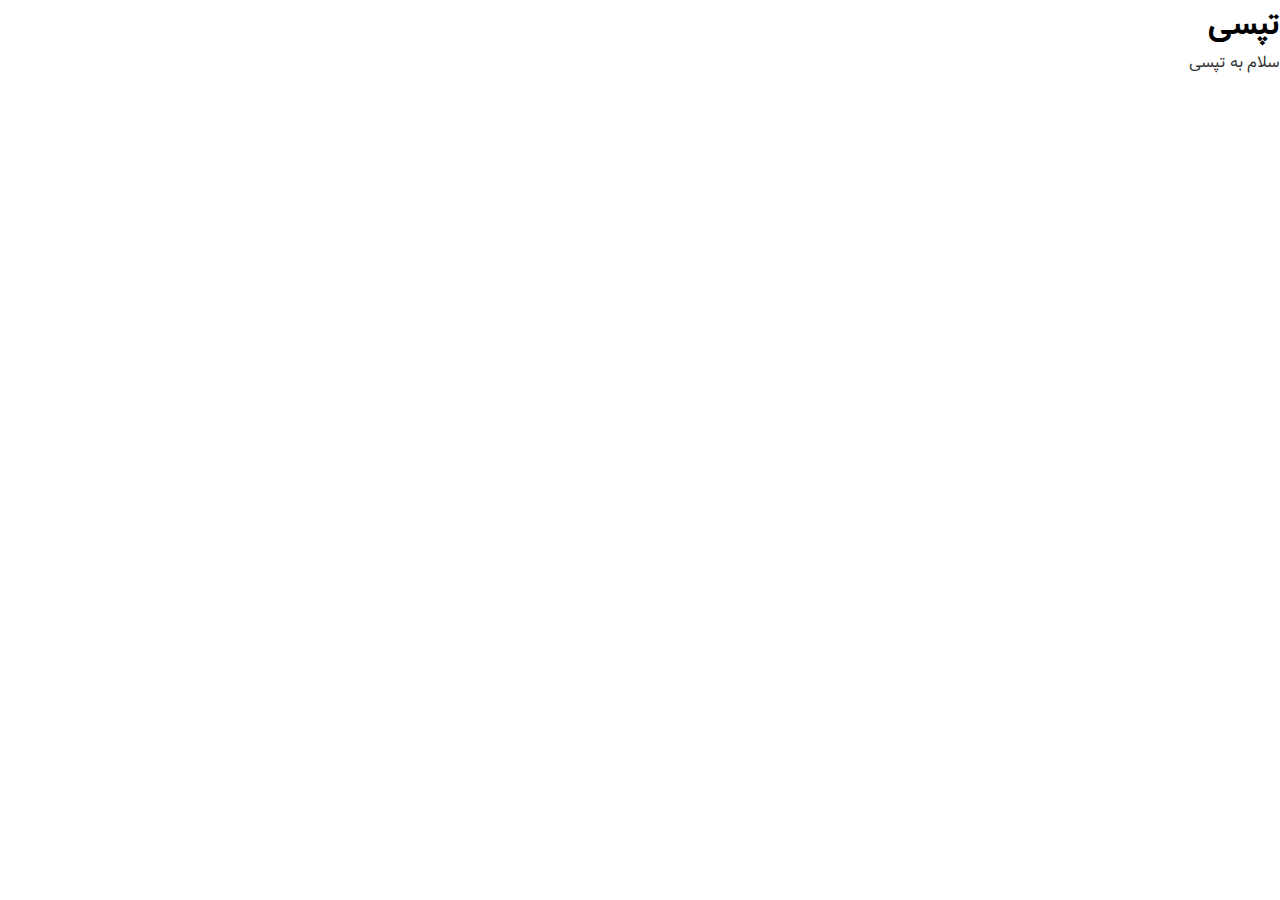
==== index.html @ d35b02c4 "asigning color variable to element e59"" ====
<!DOCTYPE html>
<html lang="en">
  <head>
    <meta charset="UTF-8" />
    <meta http-equiv="X-UA-Compatible" content="IE=edge" />
    <meta name="viewport" content="width=device-width, initial-scale=1.0" />
    <title>تپسی کلون</title>
    <link rel="icon" href="./assets/images/logo.svg" />
    <link rel="stylesheet" href="css/fonts.css">
    <link rel="stylesheet" href="css/style.css" />
  </head>
  <body dir="rtl">
    <div class="div">
      <h1>تپسی</h1>
      <p>سلام به تپسی</p>
    </div>
  </body>
</html>
---- css/fonts.css ----
@font-face {
  font-family: vazir;
  font-weight: 400;
  font-style: normal;
  src: url(../assets/fonts/Vazir.woff) format("woff");
}

@font-face {
  font-family: vazir;
  font-style: normal;
  font-weight: bold;
  src: url(../assets/fonts/Vazir-Bold.woff) format("woff");
}

body {
  font-family: vazir;
}
---- css/style.css ----
/* css reset */
*,
*::after,
*::before {
  box-sizing: border-box;
  margin: 0;
  padding: 0;
  list-style: none;
  text-decoration: none;
}
/* css reset */

/* root variable */
:root {
  --color-primary: #ff5722;
  --color-secodary-light: #fff6f2;
  --color-secodary-dark: #ffa589;
  --color-navbar: #f8f8f8;
  --color-heading: #000;
  --color-white: #fff;
  --color-body: #333;
}
/* root variable */

/* asinging color */

body {
  color: var(--color-body);
}

h1,
h2,
h3 {
  color: var(--color-heading);
}

/* asinging color */
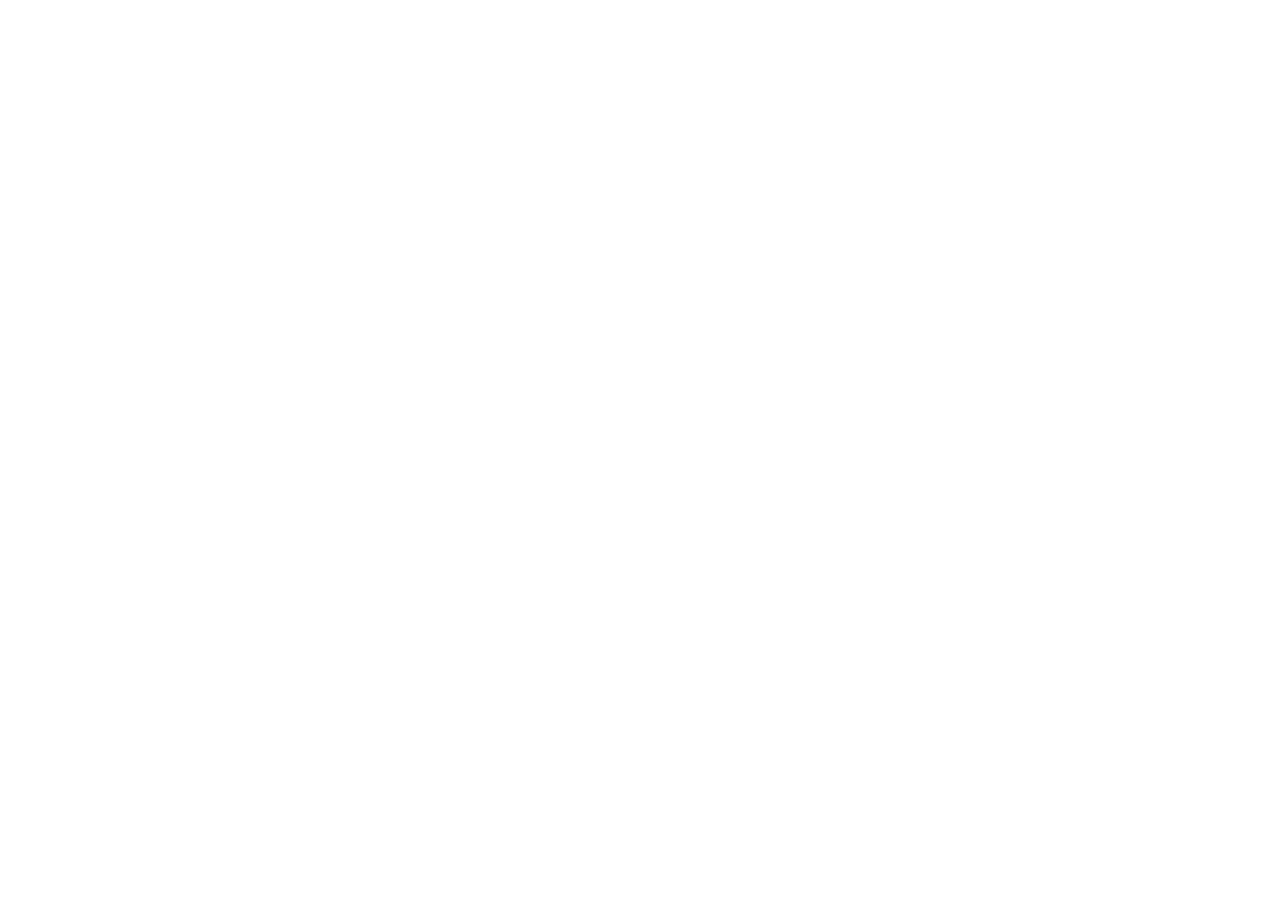
==== commit 4dc47742: "create button component e61" ====
--- a/index.html
+++ b/index.html
@@ -6,13 +6,10 @@
     <meta name="viewport" content="width=device-width, initial-scale=1.0" />
     <title>تپسی کلون</title>
     <link rel="icon" href="./assets/images/logo.svg" />
-    <link rel="stylesheet" href="css/fonts.css">
+    <link rel="stylesheet" href="css/fonts.css" />
     <link rel="stylesheet" href="css/style.css" />
   </head>
   <body dir="rtl">
-    <div class="div">
-      <h1>تپسی</h1>
-      <p>سلام به تپسی</p>
-    </div>
+
   </body>
 </html>
--- a/css/fonts.css
+++ b/css/fonts.css
@@ -12,6 +12,7 @@
   src: url(../assets/fonts/Vazir-Bold.woff) format("woff");
 }
 
-body {
+body,
+button {
   font-family: vazir;
 }
--- a/css/style.css
+++ b/css/style.css
@@ -26,12 +26,78 @@
 
 body {
   color: var(--color-body);
+  font-size: 1.4rem;
 }
 
 h1,
 h2,
 h3 {
   color: var(--color-heading);
+  font-weight: 700;
 }
 
 /* asinging color */
+
+/* typography */
+html {
+  font-size: 62.5%;
+}
+h1 {
+  font-size: 2.5rem;
+}
+h2 {
+  font-size: 2.2rem;
+}
+
+@media screen and (min-width: 1024px) {
+  body {
+    font-size: 1.8rem;
+  }
+  h1 {
+    font-size: 5rem;
+  }
+  h2 {
+    font-size: 3.5rem;
+  }
+}
+
+/* typography */
+
+/* buttons */
+
+.btn {
+  cursor: pointer;
+  outline: 0;
+  border: 0;
+  padding: 2rem 2.5rem;
+  border-radius: 8px;
+  margin: 1rem 0;
+  text-align: center;
+  white-space: nowrap;
+  font-size: 1.4rem;
+}
+
+.btn--primary {
+  background: var(--color-primary);
+  color: var(--color-white);
+}
+
+.btn--secondary {
+  background: var(--color-secodary-dark);
+  color: var(--color-white);
+}
+
+.btn--block {
+  width: 100%;
+  font-size: 1.6rem;
+}
+
+@media screen and (min-width: 1024px) {
+  .btn {
+    font-size: 1.6rem;
+  }
+  .btn--block {
+    font-size: 2rem;
+  }
+}
+/* buttons */
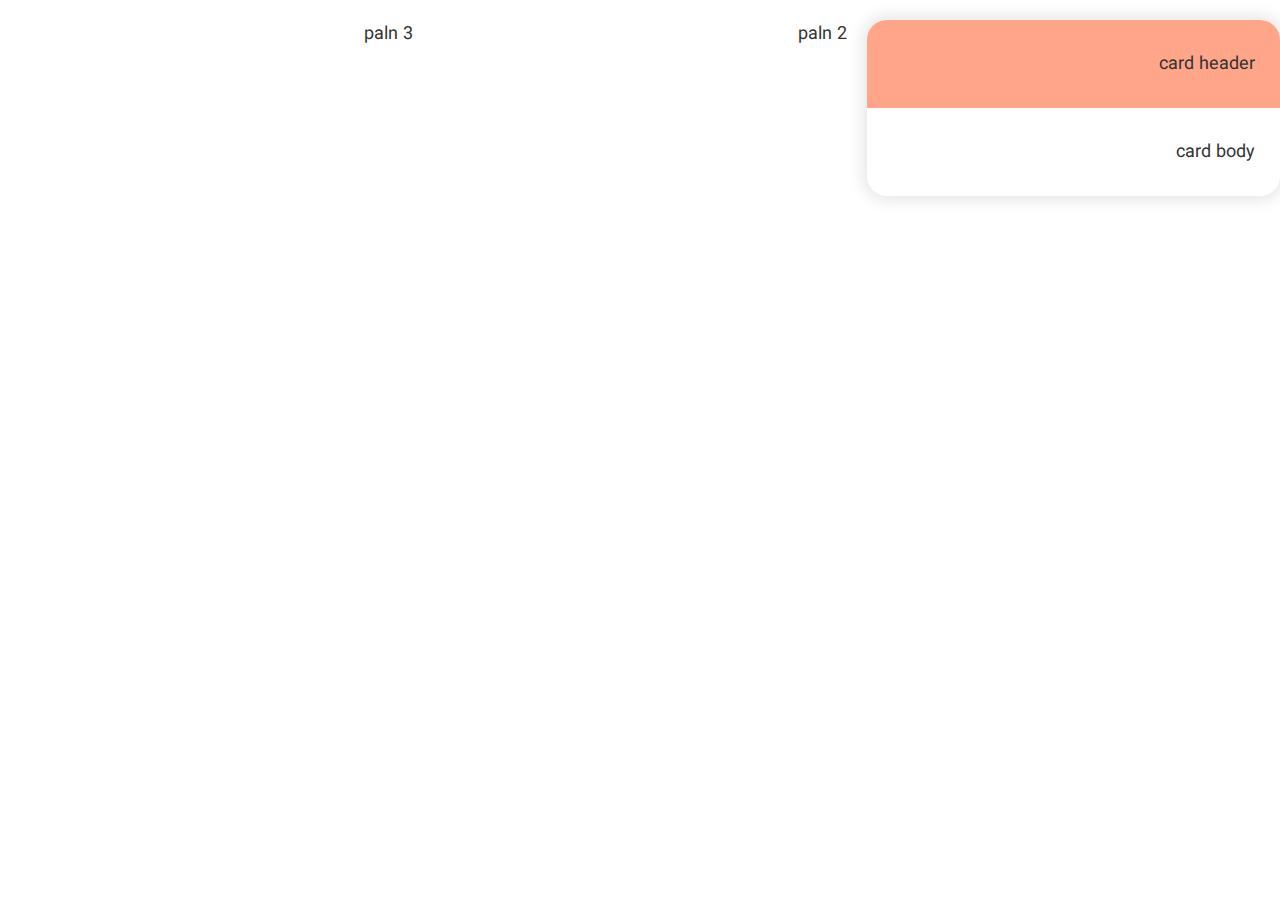
==== commit 3add1ae4: "creating plan section e64" ====
--- a/index.html
+++ b/index.html
@@ -10,6 +10,15 @@
     <link rel="stylesheet" href="css/style.css" />
   </head>
   <body dir="rtl">
-
+    <section class="block-plan">
+      <div class="paln">
+        <div class="card">
+          <header class="card__header">card header</header>
+          <div class="card__body">card body</div>
+        </div>
+      </div>
+      <div class="paln">paln 2</div>
+      <div class="paln">paln 3</div>
+    </section>
   </body>
 </html>
--- a/css/style.css
+++ b/css/style.css
@@ -5,7 +5,7 @@
   box-sizing: border-box;
   margin: 0;
   padding: 0;
-  list-style: none;
+  /* list-style: none; */
   text-decoration: none;
 }
 /* css reset */
@@ -101,3 +101,98 @@
   }
 }
 /* buttons */
+
+/* badge */
+.badge {
+  border: 2px solid var(--color-primary);
+  border-radius: 32px;
+  color: var(--color-primary);
+  background: var(--color-white);
+  font-size: 1.2rem;
+  padding: 0.5rem 1.3rem;
+  margin: 1rem;
+  display: inline-block;
+  text-transform: uppercase;
+}
+.badge--primary {
+  background: var(--color-primary);
+  color: var(--color-white);
+  font-size: 1.2rem;
+}
+
+@media screen and (min-width: 1024px) {
+  .badge,
+  .badge--primary {
+    font-size: 1.4rem;
+  }
+}
+/* badge */
+
+/* list */
+
+.list {
+  list-style: none;
+  font-size: 1.6rem;
+}
+.list--inline .list__item {
+  display: inline-block;
+  margin-left: 2rem;
+}
+
+/* .list--tick .list__item::before {
+  content: " ";
+  width: 35px;
+  height: 35px;
+  background: url(../assets/images/Tick-Square.svg) no-repeat;
+
+  padding: 3rem;
+} */
+.list--tick .list__item {
+  background: url(../assets/images/Tick-Square.svg) no-repeat right center;
+  padding: 3rem;
+  margin-bottom: 1.5rem;
+}
+
+@media screen and (min-width: 1024px) {
+  .list--tick .list__item {
+    margin-bottom: 2rem;
+    font-size: 1.8rem;
+  }
+}
+
+/* list */
+
+/* plan */
+
+.block-plan {
+  display: grid;
+  gap: 2rem;
+  grid-template-columns: 1fr;
+  margin-top: 2rem;
+}
+.paln {
+  max-width: 500px;
+}
+
+.card {
+  border-radius: 20px;
+
+  overflow: hidden;
+  box-shadow: 0 0 15px 5px rgba(0, 0, 0, 0.096);
+}
+
+.card__header,
+.card__body {
+  padding: 3rem 2.5rem;
+}
+.card__header {
+  background: var(--color-secodary-dark);
+}
+
+@media screen and (min-width: 1024px) {
+  .block-plan {
+    grid-template-columns: repeat(3, 1fr);
+  }
+}
+
+/* plan */
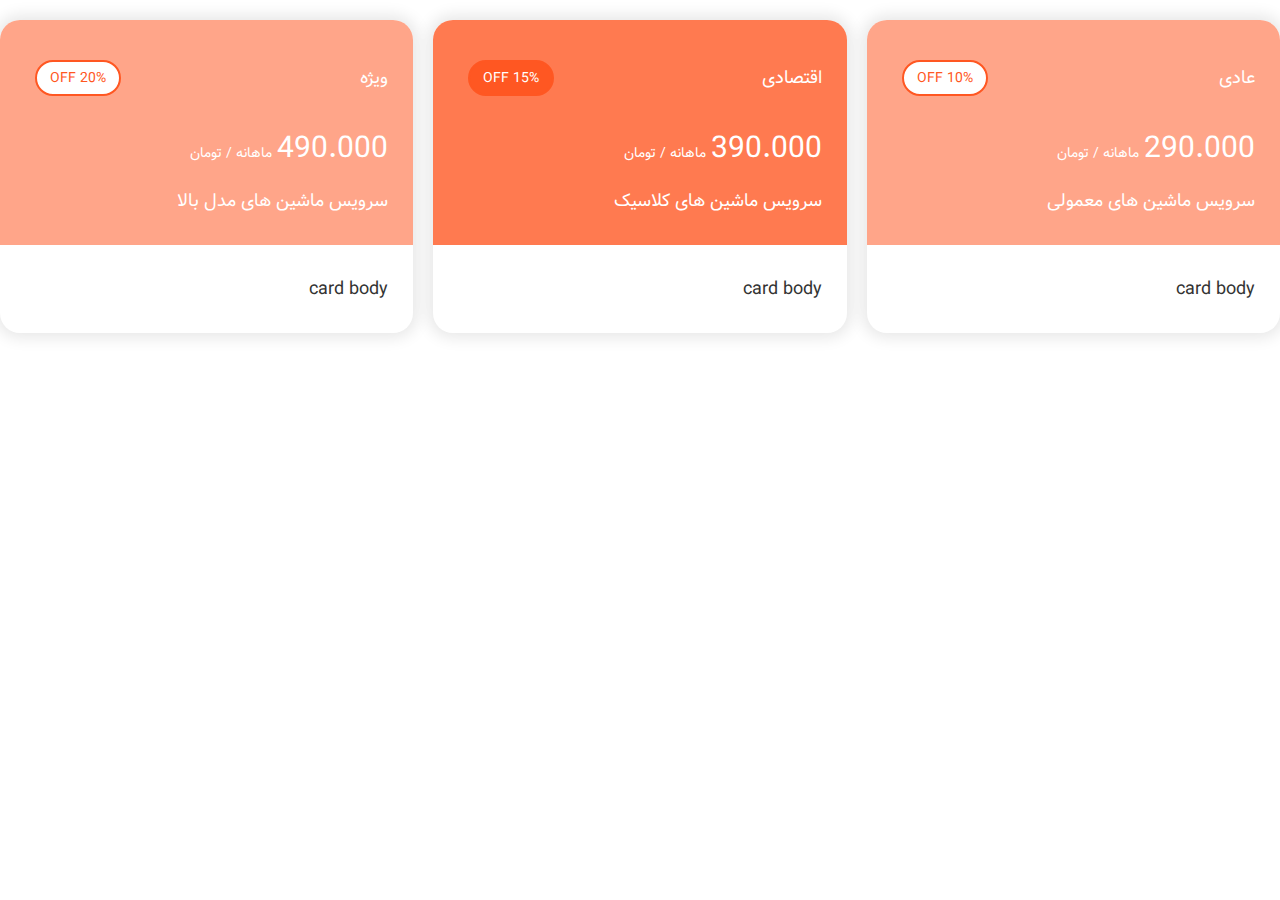
==== commit c8a6eeba: "create card header e65" ====
--- a/index.html
+++ b/index.html
@@ -11,14 +11,48 @@
   </head>
   <body dir="rtl">
     <section class="block-plan">
-      <div class="paln">
-        <div class="card">
-          <header class="card__header">card header</header>
+      <div class="plan">
+        <div class="card card--secondary">
+          <header class="card__header">
+            <span class="plan__introduction">
+              <span class="plan__name">عادی</span>
+              <span class="badge">10% off</span>
+            </span>
+            <span class="plan__price">290.000</span>
+            <span class="plan__billing-cycle">ماهانه / تومان</span>
+            <span class="plan__discription">سرویس ماشین های معمولی</span>
+          </header>
           <div class="card__body">card body</div>
         </div>
       </div>
-      <div class="paln">paln 2</div>
-      <div class="paln">paln 3</div>
+      <div class="plan">
+        <div class="card card--primary">
+          <header class="card__header">
+            <span class="plan__introduction">
+              <span class="plan__name">اقتصادی</span>
+              <span class="badge badge--primary">15% off</span>
+            </span>
+            <span class="plan__price">390.000</span>
+            <span class="plan__billing-cycle">ماهانه / تومان</span>
+            <span class="plan__discription">سرویس ماشین های کلاسیک</span>
+          </header>
+          <div class="card__body">card body</div>
+        </div>
+      </div>
+      <div class="plan">
+        <div class="card card--secondary">
+          <header class="card__header">
+            <span class="plan__introduction">
+              <span class="plan__name">ویژه</span>
+              <span class="badge">20% off</span>
+            </span>
+            <span class="plan__price">490.000</span>
+            <span class="plan__billing-cycle">ماهانه / تومان</span>
+            <span class="plan__discription">سرویس ماشین های مدل بالا</span>
+          </header>
+          <div class="card__body">card body</div>
+        </div>
+      </div>
     </section>
   </body>
 </html>
--- a/css/style.css
+++ b/css/style.css
@@ -13,6 +13,7 @@
 /* root variable */
 :root {
   --color-primary: #ff5722;
+  --color-primary-light: #ff7a50;
   --color-secodary-light: #fff6f2;
   --color-secodary-dark: #ffa589;
   --color-navbar: #f8f8f8;
@@ -172,11 +173,11 @@
 }
 .paln {
   max-width: 500px;
+  font-size: 1.8rem;
 }
 
 .card {
   border-radius: 20px;
-
   overflow: hidden;
   box-shadow: 0 0 15px 5px rgba(0, 0, 0, 0.096);
 }
@@ -186,7 +187,32 @@
   padding: 3rem 2.5rem;
 }
 .card__header {
+  color: var(--color-white);
+}
+.card--secondary .card__header {
   background: var(--color-secodary-dark);
+}
+.card--primary .card__header {
+  background-color: var(--color-primary-light);
+}
+
+/* header plan */
+
+.plan__introduction {
+  display: flex;
+  align-items: center;
+  justify-content: space-between;
+  margin-bottom: 2rem;
+}
+.plan__price {
+  font-size: 3rem;
+}
+.plan__billing-cycle {
+  font-size: 1.4rem;
+}
+.plan__discription {
+  display: block;
+  margin-top: 1.5rem;
 }
 
 @media screen and (min-width: 1024px) {
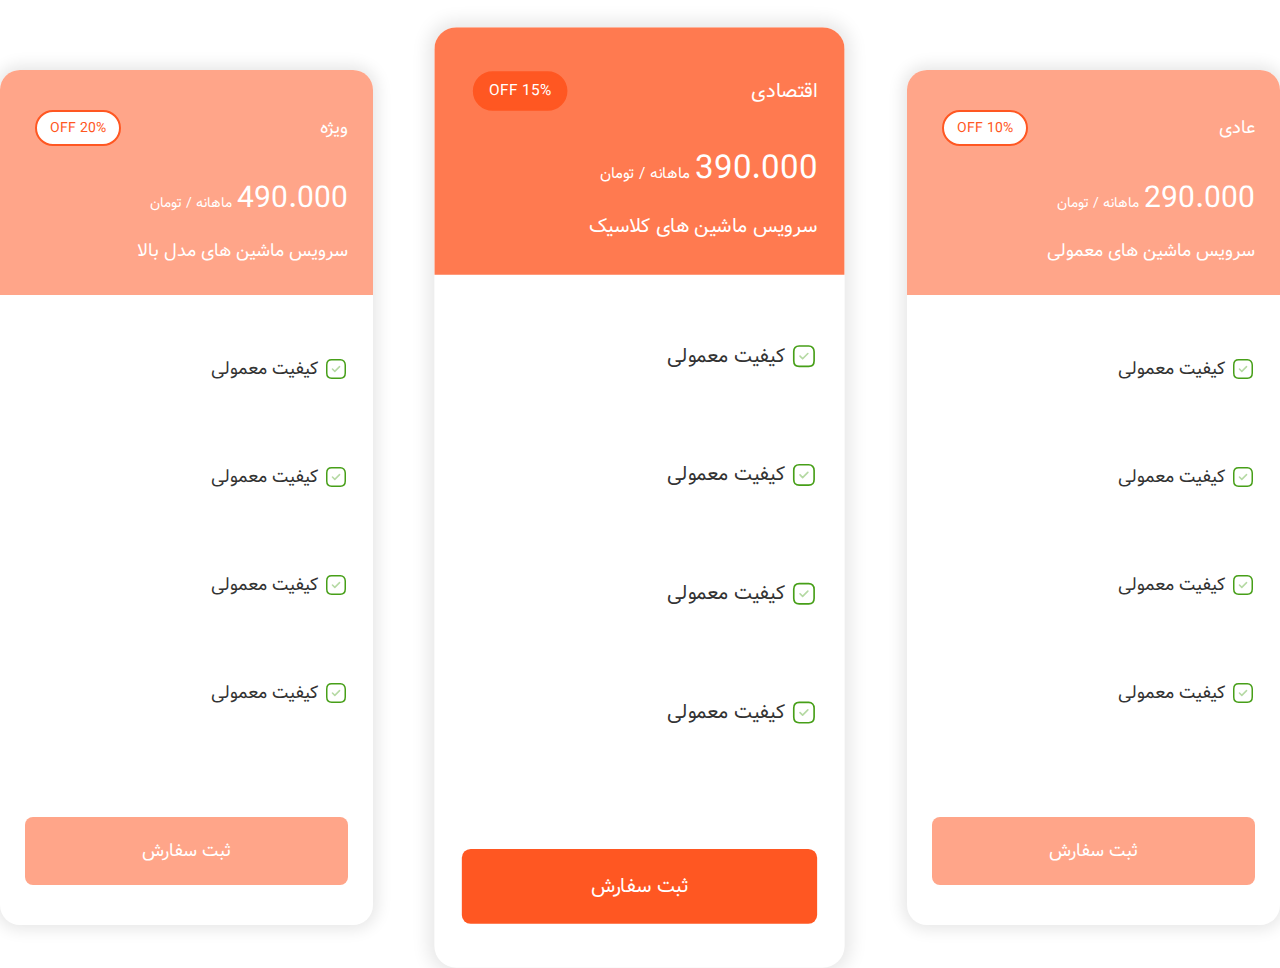
==== commit 33ae8536: "create card body e66" ====
--- a/index.html
+++ b/index.html
@@ -22,10 +22,18 @@
             <span class="plan__billing-cycle">ماهانه / تومان</span>
             <span class="plan__discription">سرویس ماشین های معمولی</span>
           </header>
-          <div class="card__body">card body</div>
+          <div class="card__body">
+            <ul class="list list--tick">
+              <li class="list__item">کیفیت معمولی</li>
+              <li class="list__item">کیفیت معمولی</li>
+              <li class="list__item">کیفیت معمولی</li>
+              <li class="list__item">کیفیت معمولی</li>
+            </ul>
+            <button class="btn btn--secondary btn--block">ثبت سفارش</button>
+          </div>
         </div>
       </div>
-      <div class="plan">
+      <div class="plan plan--popular">
         <div class="card card--primary">
           <header class="card__header">
             <span class="plan__introduction">
@@ -36,7 +44,15 @@
             <span class="plan__billing-cycle">ماهانه / تومان</span>
             <span class="plan__discription">سرویس ماشین های کلاسیک</span>
           </header>
-          <div class="card__body">card body</div>
+          <div class="card__body">
+            <ul class="list list--tick">
+              <li class="list__item">کیفیت معمولی</li>
+              <li class="list__item">کیفیت معمولی</li>
+              <li class="list__item">کیفیت معمولی</li>
+              <li class="list__item">کیفیت معمولی</li>
+            </ul>
+            <button class="btn btn--primary btn--block">ثبت سفارش</button>
+          </div>
         </div>
       </div>
       <div class="plan">
@@ -50,7 +66,15 @@
             <span class="plan__billing-cycle">ماهانه / تومان</span>
             <span class="plan__discription">سرویس ماشین های مدل بالا</span>
           </header>
-          <div class="card__body">card body</div>
+          <div class="card__body">
+            <ul class="list list--tick">
+              <li class="list__item">کیفیت معمولی</li>
+              <li class="list__item">کیفیت معمولی</li>
+              <li class="list__item">کیفیت معمولی</li>
+              <li class="list__item">کیفیت معمولی</li>
+            </ul>
+            <button class="btn btn--secondary btn--block">ثبت سفارش</button>
+          </div>
         </div>
       </div>
     </section>
--- a/css/style.css
+++ b/css/style.css
@@ -151,7 +151,7 @@
 .list--tick .list__item {
   background: url(../assets/images/Tick-Square.svg) no-repeat right center;
   padding: 3rem;
-  margin-bottom: 1.5rem;
+  margin-bottom: 1rem;
 }
 
 @media screen and (min-width: 1024px) {
@@ -167,13 +167,14 @@
 
 .block-plan {
   display: grid;
-  gap: 2rem;
+  gap: 4rem 6rem;
   grid-template-columns: 1fr;
-  margin-top: 2rem;
+  margin-top: 7rem;
 }
 .paln {
-  max-width: 500px;
+  max-width: 300px;
   font-size: 1.8rem;
+  transition: all 0.4s ease-in;
 }
 
 .card {
@@ -215,9 +216,28 @@
   margin-top: 1.5rem;
 }
 
+.plan .btn--block {
+  margin-top: 6rem;
+  font-size: 1.6rem;
+}
+
 @media screen and (min-width: 1024px) {
   .block-plan {
     grid-template-columns: repeat(3, 1fr);
+    gap: 4rem 8rem;
+    margin-top: 7rem;
+  }
+  .plan .btn--block {
+    font-size: 1.8rem;
+  }
+  .plan:hover {
+    transform: scale(1.05);
+  }
+  .plan--popular {
+    transform: scale(1.1);
+  }
+  .plan--popular:hover {
+    transform: scale(1.14);
   }
 }
 
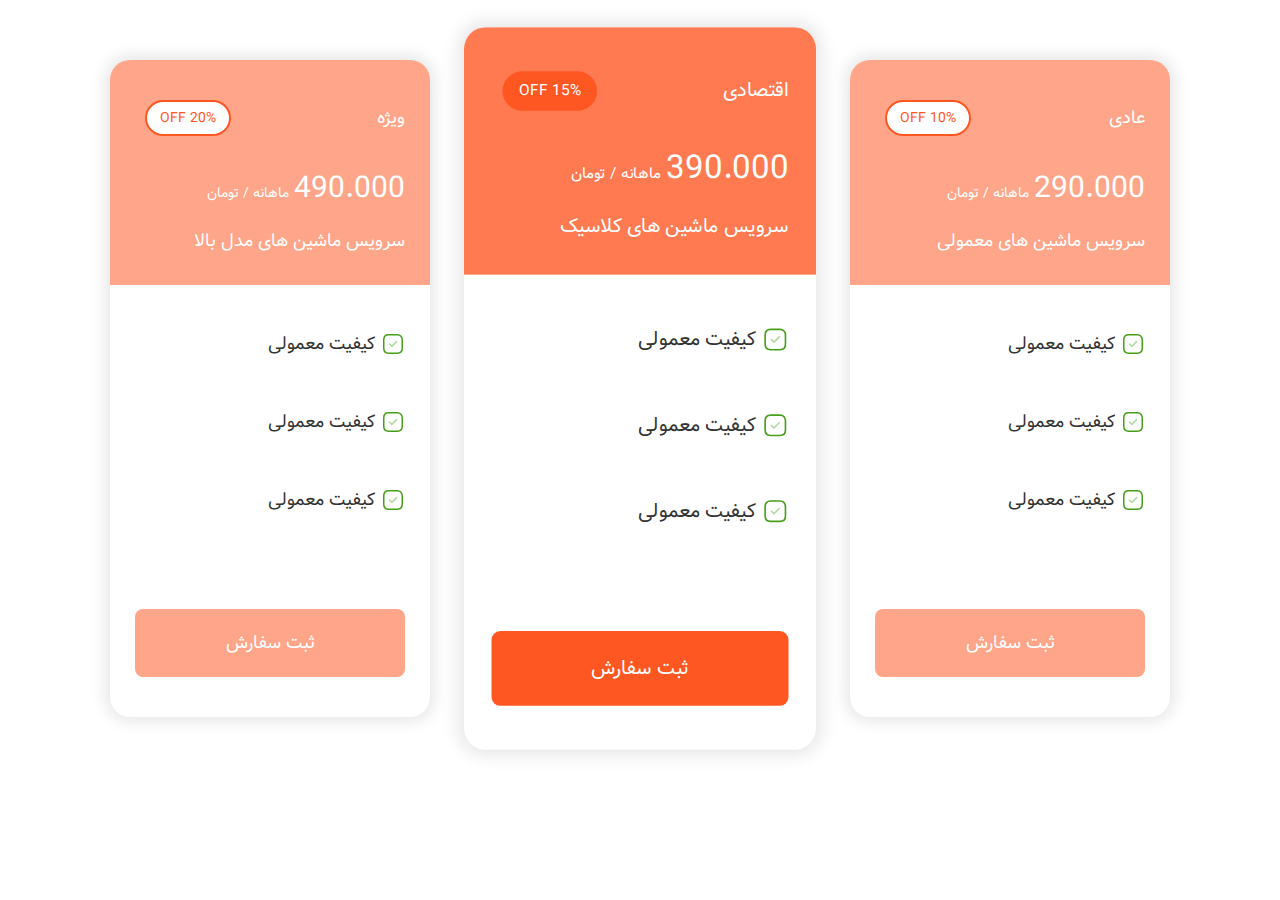
==== commit a399811d: "continue plan section part4 e67" ====
--- a/index.html
+++ b/index.html
@@ -10,7 +10,7 @@
     <link rel="stylesheet" href="css/style.css" />
   </head>
   <body dir="rtl">
-    <section class="block-plan">
+    <section class="block-plan container">
       <div class="plan">
         <div class="card card--secondary">
           <header class="card__header">
@@ -24,7 +24,6 @@
           </header>
           <div class="card__body">
             <ul class="list list--tick">
-              <li class="list__item">کیفیت معمولی</li>
               <li class="list__item">کیفیت معمولی</li>
               <li class="list__item">کیفیت معمولی</li>
               <li class="list__item">کیفیت معمولی</li>
@@ -49,7 +48,6 @@
               <li class="list__item">کیفیت معمولی</li>
               <li class="list__item">کیفیت معمولی</li>
               <li class="list__item">کیفیت معمولی</li>
-              <li class="list__item">کیفیت معمولی</li>
             </ul>
             <button class="btn btn--primary btn--block">ثبت سفارش</button>
           </div>
@@ -71,7 +69,6 @@
               <li class="list__item">کیفیت معمولی</li>
               <li class="list__item">کیفیت معمولی</li>
               <li class="list__item">کیفیت معمولی</li>
-              <li class="list__item">کیفیت معمولی</li>
             </ul>
             <button class="btn btn--secondary btn--block">ثبت سفارش</button>
           </div>
--- a/css/style.css
+++ b/css/style.css
@@ -150,7 +150,7 @@
 } */
 .list--tick .list__item {
   background: url(../assets/images/Tick-Square.svg) no-repeat right center;
-  padding: 3rem;
+  padding: 1.5rem 3rem;
   margin-bottom: 1rem;
 }
 
@@ -165,14 +165,23 @@
 
 /* plan */
 
+/* container */
+.container {
+  max-width: 1140px;
+  margin: 0 auto;
+}
+
+/* container */
+
 .block-plan {
   display: grid;
-  gap: 4rem 6rem;
-  grid-template-columns: 1fr;
-  margin-top: 7rem;
+  gap: 10rem 5rem;
+  justify-content: center;
+  grid-template-columns: repeat(auto-fit, minmax(250px, 320px));
+  margin-top: 6rem;
 }
 .paln {
-  max-width: 300px;
+  /* max-width: 300px; */
   font-size: 1.8rem;
   transition: all 0.4s ease-in;
 }
@@ -222,11 +231,6 @@
 }
 
 @media screen and (min-width: 1024px) {
-  .block-plan {
-    grid-template-columns: repeat(3, 1fr);
-    gap: 4rem 8rem;
-    margin-top: 7rem;
-  }
   .plan .btn--block {
     font-size: 1.8rem;
   }
@@ -242,3 +246,5 @@
 }
 
 /* plan */
+
+
